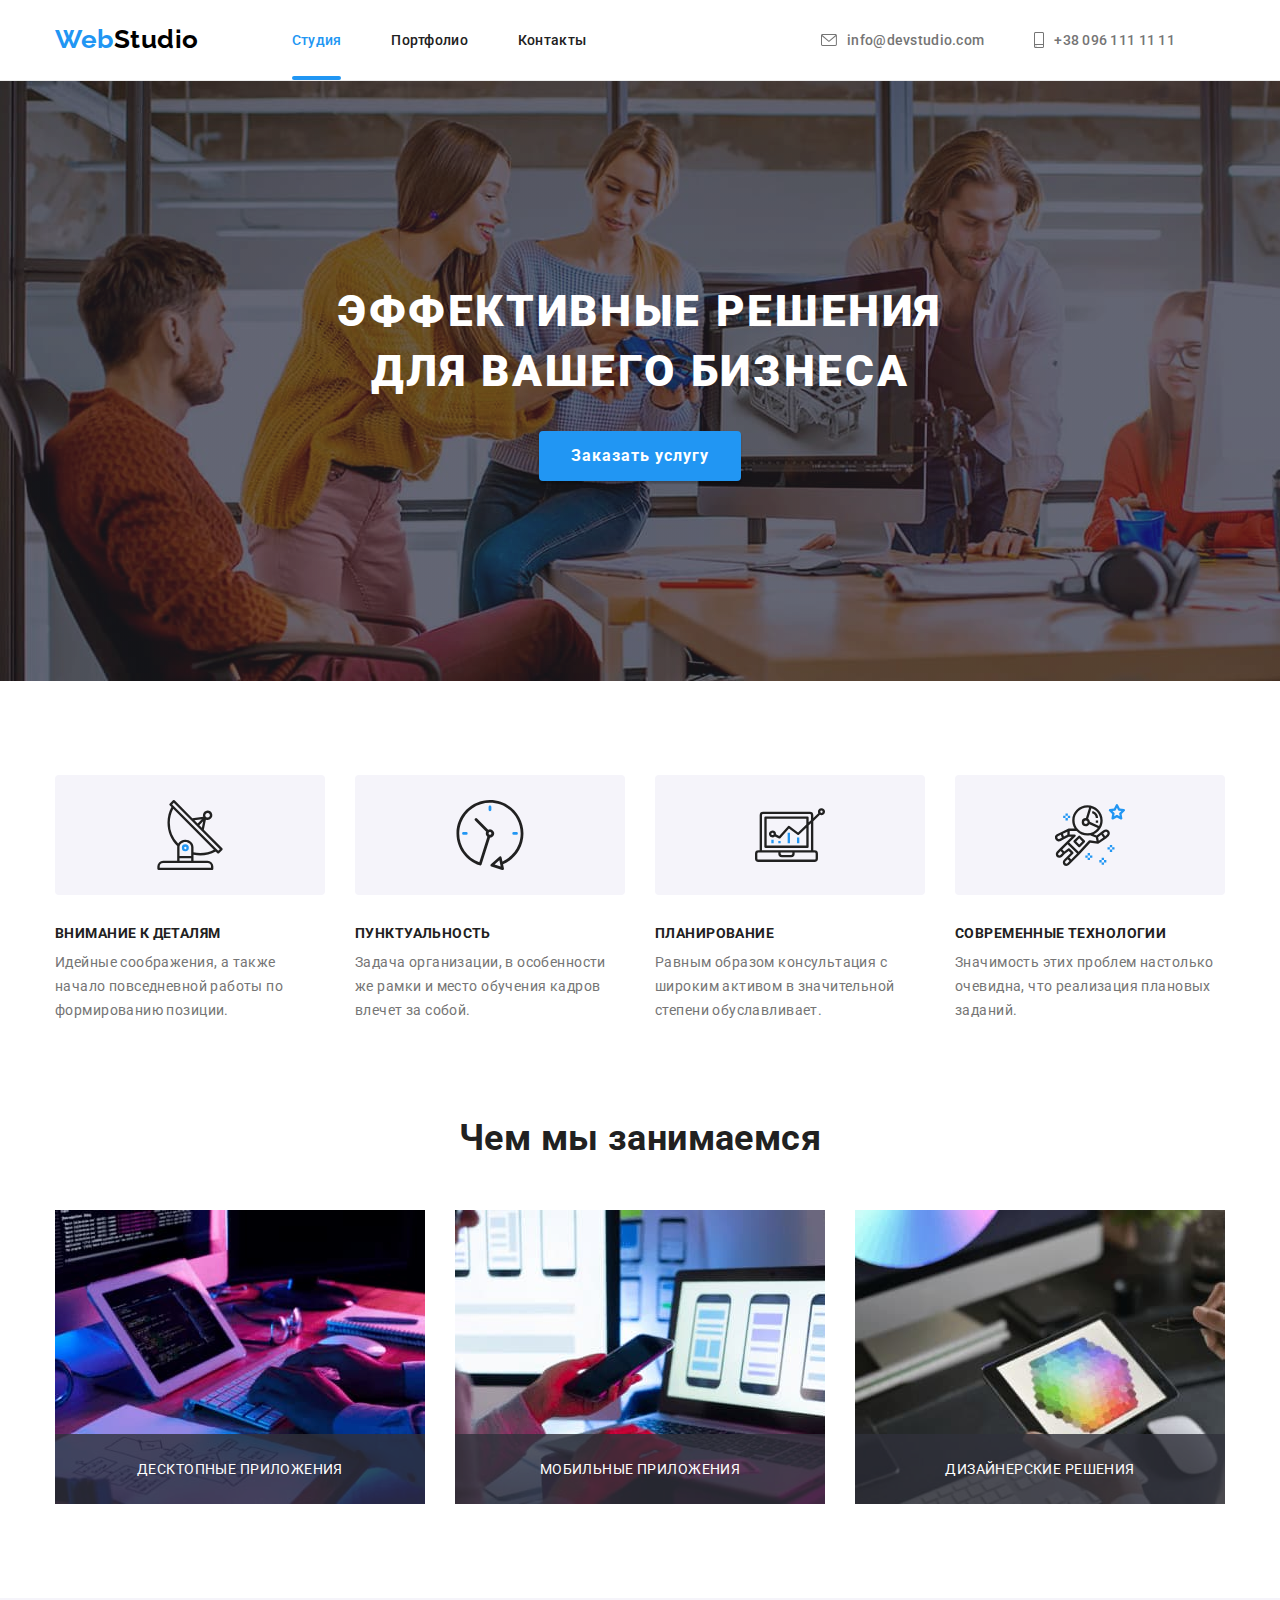
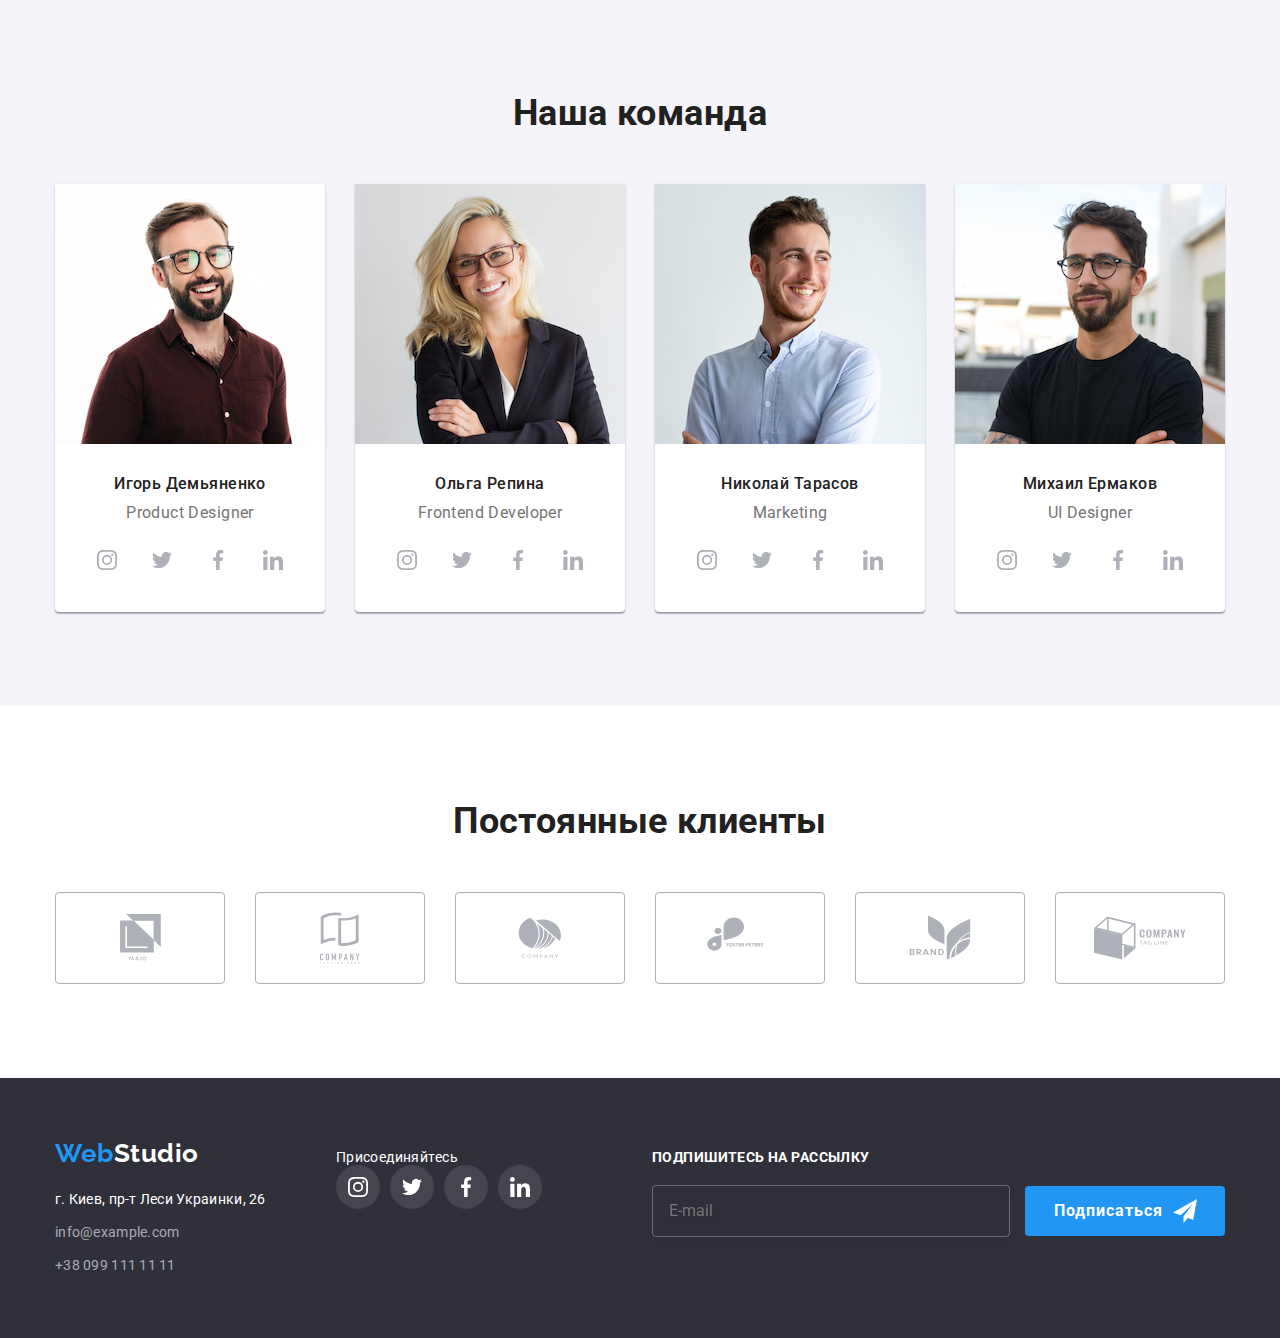
==== index.html @ baa6a237 "закончил разметку формы модального окна" ====
<!DOCTYPE html>
<html lang="ru">
  <head>
    <meta charset="UTF-8" />
    <meta http-equiv="X-UA-Compatible" content="IE=edge" />
    <meta name="viewport" content="width=device-width, initial-scale=1.0" />
    <link rel="preconnect" href="https://fonts.gstatic.com" />
    <link
      href="https://fonts.googleapis.com/css2?family=Raleway:wght@700&family=Roboto:wght@400;500;700;900&display=swap"
      rel="stylesheet"
    />
    <link
      rel="stylesheet"
      href="https://cdnjs.cloudflare.com/ajax/libs/modern-normalize/1.0.0/modern-normalize.min.css"
    />
    <link rel="stylesheet" href="./css/styles.css" />
    <title>WebStudio</title>
  </head>
  <body>
    <header class="section header-page">
      <div class="container header-box">
        <!-- Навигация по сайту -->
        <nav class="nav-box">
          <a class="link logo-link" href="./"><span>Web</span>Studio</a>
          <ul class="nav-list list">
            <li class="item nav-item">
              <a class="link active" href="./"> Студия</a>
            </li>
            <li class="item nav-item">
              <a class="link" href="./portfolio.html">Портфолио</a>
            </li>
            <li class="item nav-item">
              <a class="link" href="#contacts">Контакты</a>
            </li>
          </ul>
        </nav>
        <!-- список контактов -->
        <ul class="contact-list list">
          <li class="item contact-item">
            <a class="link" href="mailto:info@devstudio.com"
              ><svg class="icon" width="16" height="12">
                <use href="./images/icons.svg#icon-envelope"></use></svg
              >info@devstudio.com</a
            >
          </li>
          <li class="item contact-item">
            <a class="link" href="tel:+380961111111"
              ><svg class="icon" width="10" height="16">
                <use href="./images/icons.svg#icon-smartphone" />
              </svg>
              +38 096 111 11 11</a
            >
          </li>
          <li></li>
        </ul>
      </div>
    </header>
    <main>
      <!-- Секция Hero -->
      <section class="section hero-section">
        <div class="container">
          <div class="hero-box">
            <h1 class="title">Эффективные решения для вашего бизнеса</h1>
            <button class="btn active btn-order" type="button" data-modal-open>
              Заказать услугу
            </button>
            <div class="backdrop is-hidden" data-modal>
              <div class="modal">
                <button class="btn-modal-close" type="button" data-modal-close>
                  <svg class="icon-close" width="11" height="11">
                    <use href="./images/icons.svg#icon-close"></use>
                  </svg>
                </button>
                <div class="order-box">
                  <p class="text text-modal">
                    Оставьте свои данные, мы вам перезвоним
                  </p>
                  <form class="frm-order" action="">
                    <label class="lbl lbl-name"
                      >Имя
                      <svg class="lbl-icon icon-name" width="12" height="12">
                        <use href="./images/icons.svg#icon-name"></use>
                      </svg>
                      <input
                        class="order-input order-name"
                        type="text"
                        name="name"
                        placeholder="Василий Лопаткин"
                      />
                    </label>

                    <label class="lbl lbl-phone"
                      >Телефон
                      <svg class="lbl-icon icon-phone" width="13" height="13">
                        <use href="./images/icons.svg#icon-phone"></use>
                      </svg>
                      <input
                        class="order-input"
                        type="tel"
                        name="phone"
                        placeholder="+38 067 503 44 64"
                      />
                    </label>

                    <label class="lbl lbl-name"
                      >Почта
                      <svg class="lbl-icon icon-email" width="15" height="12">
                        <use href="./images/icons.svg#icon-email"></use>
                      </svg>
                      <input
                        class="order-input"
                        type="email"
                        name="email"
                        placeholder="lvstv@gmail.com"
                      />
                    </label>

                    <label
                      >Комментарий
                      <textarea
                        class="order-input order-note"
                        name="note"
                        rows="5"
                        placeholder="Введите текст"
                      ></textarea>
                    </label>

                    <label class="lbl-chek">
                      <input
                        class="order-chek"
                        type="checkbox"
                        name="checkbox"
                        value="yes"
                      />
                      Соглашаюсь с рассылкой и принимаю &nbsp;
                      <a class="link link-contract" href="#" target="_blank"
                        >Условия договора</a
                      >
                    </label>

                    <button class="btn active btn-order-submit" type="submit">
                      Отправить
                    </button>
                  </form>
                </div>
              </div>
            </div>
          </div>
        </div>
      </section>

      <!-- Особенности компании -->
      <section class="section features-box">
        <div class="container">
          <h2 class="title hidden-title">Особенности</h2>
          <ul class="list card-list features-list">
            <li class="item">
              <div class="features-content">
                <div class="features-icon-box">
                  <svg width="70" height="70">
                    <use href="./images/icons.svg#icon-antenna" />
                  </svg>
                </div>
                <h3 class="title">Внимание к деталям</h3>
                <p class="text">
                  Идейные соображения, а также начало повседневной работы по
                  формированию позиции.
                </p>
              </div>
            </li>

            <li class="item">
              <div class="features-content">
                <div class="features-icon-box">
                  <svg width="70" height="70">
                    <use href="./images/icons.svg#icon-clock" />
                  </svg>
                </div>
                <h3 class="title">Пунктуальность</h3>
                <p class="text">
                  Задача организации, в особенности же рамки и место обучения
                  кадров влечет за собой.
                </p>
              </div>
            </li>

            <li class="item">
              <div class="features-content">
                <div class="features-icon-box">
                  <svg width="70" height="70">
                    <use href="./images/icons.svg#icon-diagram" />
                  </svg>
                </div>
                <h3 class="title">Планирование</h3>
                <p class="text">
                  Равным образом консультация с широким активом в значительной
                  степени обуславливает.
                </p>
              </div>
            </li>

            <li class="item">
              <div class="features-content">
                <div class="features-icon-box">
                  <svg width="70" height="70">
                    <use href="./images/icons.svg#icon-astronaut" />
                  </svg>
                </div>
                <h3 class="title">Современные технологии</h3>
                <p class="text">
                  Значимость этих проблем настолько очевидна, что реализация
                  плановых заданий.
                </p>
              </div>
            </li>
          </ul>
        </div>
      </section>

      <!-- Чем мы занимаемся -->
      <section class="section doing-box">
        <div class="container">
          <h2 class="title title-section">Чем мы занимаемся</h2>

          <!-- Список изображений -->
          <ul class="list card-list doing-list">
            <li class="item">
              <div class="card-thumb doing-card">
                <img
                  src="./images/box1.jpg"
                  alt="дисплей планшета"
                  width="370"
                />
                <p class="text label">Десктопные приложения</p>
              </div>
            </li>

            <li class="item">
              <div class="card-thumb doing-card">
                <img
                  src="./images/box2.jpg"
                  alt="включенный ноутбук"
                  width="370"
                />
                <p class="text label">Мобильные приложения</p>
              </div>
            </li>

            <li class="item">
              <div class="card-thumb doing-card">
                <img
                  src="./images/box3.jpg"
                  alt="планшет в руках женщины"
                  width="370"
                />
                <p class="text label">Дизайнерские решения</p>
              </div>
            </li>
          </ul>
        </div>
      </section>

      <!-- Список карточек сотрудников с фото, ФИО, должностью -->
      <section class="section team-box">
        <div class="container">
          <h2 class="title title-section">Наша команда</h2>

          <ul class="list card-list team-list">
            <!-- 1 Карточка -->
            <li class="item team-card">
              <div class="card-thumb">
                <img
                  src="./images/img1.jpg"
                  alt="мужчина, шатен, с бородой в коричневой рубашке, смеется, в очках."
                  width="270"
                />
              </div>

              <div class="team-card-content">
                <h3 class="title">Игорь Демьяненко</h3>
                <p class="text">Product Designer</p>
                <ul class="list team-social-list">
                  <li>
                    <a class="link social-link team-social-link" href="#"
                      ><svg class="social-icon-team" width="20" height="20">
                        <use href="./images/icons.svg#icon-instagram" /></svg
                    ></a>
                  </li>

                  <li>
                    <a class="link social-link team-social-link" href="#"
                      ><svg class="social-icon-team" width="20" height="20">
                        <use href="./images/icons.svg#icon-twitter" /></svg
                    ></a>
                  </li>

                  <li>
                    <a class="link social-link team-social-link" href="#"
                      ><svg class="social-icon-team" width="20" height="20">
                        <use href="./images/icons.svg#icon-facebook" /></svg
                    ></a>
                  </li>

                  <li>
                    <a class="link social-link team-social-link" href="#"
                      ><svg class="social-icon-team" width="20" height="20">
                        <use href="./images/icons.svg#icon-linkedin" /></svg
                    ></a>
                  </li>
                </ul>
              </div>
            </li>

            <!-- 2 Карточка -->
            <li class="item team-card">
              <div class="card-thumb">
                <img
                  src="./images/img2.jpg"
                  alt="женщина, блондинка, в деловом костюме, руки скрестила на груди, улыбается, в очках."
                  width="270"
                />
              </div>

              <div class="team-card-content">
                <h3 class="title">Ольга Репина</h3>
                <p class="text">Frontend Developer</p>
                <ul class="list team-social-list">
                  <li>
                    <a class="link social-link team-social-link" href="#"
                      ><svg class="social-icon-team" width="20" height="20">
                        <use href="./images/icons.svg#icon-instagram" /></svg
                    ></a>
                  </li>

                  <li>
                    <a class="link social-link team-social-link" href="#"
                      ><svg class="social-icon-team" width="20" height="20">
                        <use href="./images/icons.svg#icon-twitter" /></svg
                    ></a>
                  </li>

                  <li>
                    <a class="link social-link team-social-link" href="#"
                      ><svg class="social-icon-team" width="20" height="20">
                        <use href="./images/icons.svg#icon-facebook" /></svg
                    ></a>
                  </li>

                  <li>
                    <a class="link social-link team-social-link" href="#"
                      ><svg class="social-icon-team" width="20" height="20">
                        <use href="./images/icons.svg#icon-linkedin" /></svg
                    ></a>
                  </li>
                </ul>
              </div>
            </li>

            <!-- 3 Карточка -->
            <li class="item team-card">
              <div class="card-thumb">
                <img
                  src="./images/img3.jpg"
                  alt="мужчина, темно-русый, в светлой рубашке, руки скрестил на гругди, с легкой бородкой, улыбается"
                  width="270"
                />
              </div>

              <div class="team-card-content">
                <h3 class="title">Николай Тарасов</h3>
                <p class="text">Marketing</p>
                <ul class="list team-social-list">
                  <li>
                    <a class="link social-link team-social-link" href="#"
                      ><svg class="social-icon-team" width="20" height="20">
                        <use href="./images/icons.svg#icon-instagram" /></svg
                    ></a>
                  </li>

                  <li>
                    <a class="link social-link team-social-link" href="#"
                      ><svg class="social-icon-team" width="20" height="20">
                        <use href="./images/icons.svg#icon-twitter" /></svg
                    ></a>
                  </li>

                  <li>
                    <a class="link social-link team-social-link" href="#"
                      ><svg class="social-icon-team" width="20" height="20">
                        <use href="./images/icons.svg#icon-facebook" /></svg
                    ></a>
                  </li>

                  <li>
                    <a class="link social-link team-social-link" href="#"
                      ><svg class="social-icon-team" width="20" height="20">
                        <use href="./images/icons.svg#icon-linkedin" /></svg
                    ></a>
                  </li>
                </ul>
              </div>
            </li>

            <!-- 4 Карточка -->
            <li class="item team-card">
              <div class="card-thumb">
                <img
                  src="./images/img4.jpg"
                  alt="мужчина, брюнет, с бородой, в черной футболке, в очках, руки скрестил на груди, слегка улыбается."
                  width="270"
                />
              </div>

              <div class="team-card-content">
                <h3 class="title">Михаил Ермаков</h3>
                <p class="text">UI Designer</p>
                <ul class="list team-social-list">
                  <li>
                    <a class="link social-link team-social-link" href="#"
                      ><svg class="social-icon-team" width="20" height="20">
                        <use href="./images/icons.svg#icon-instagram" /></svg
                    ></a>
                  </li>

                  <li>
                    <a class="link social-link team-social-link" href="#"
                      ><svg class="social-icon-team" width="20" height="20">
                        <use href="./images/icons.svg#icon-twitter" /></svg
                    ></a>
                  </li>

                  <li>
                    <a class="link social-link team-social-link" href="#"
                      ><svg class="social-icon-team" width="20" height="20">
                        <use href="./images/icons.svg#icon-facebook" /></svg
                    ></a>
                  </li>

                  <li>
                    <a class="link social-link team-social-link" href="#"
                      ><svg class="social-icon-team" width="20" height="20">
                        <use href="./images/icons.svg#icon-linkedin" /></svg
                    ></a>
                  </li>
                </ul>
              </div>
            </li>
          </ul>
        </div>
      </section>

      <!-- секция постоянные клиенты -->
      <section class="section">
        <div class="container">
          <h2 class="title title-section">Постоянные клиенты</h2>
          <ul class="list card-list">
            <li class="item client-item">
              <a class="link client-link" href="#">
                <svg class="icon-client" width="41" height="46.7">
                  <use href="./images/icons.svg#icon-client1"></use>
                </svg>
              </a>
            </li>

            <li class="item client-item">
              <a class="link client-link" href="#">
                <svg class="icon-client" width="40" height="52">
                  <use href="./images/icons.svg#icon-client2"></use>
                </svg>
              </a>
            </li>

            <li class="item client-item">
              <a class="link client-link" href="#">
                <svg class="icon-client" width="43.46" height="41.18">
                  <use href="./images/icons.svg#icon-client3"></use>
                </svg>
              </a>
            </li>

            <li class="item client-item">
              <a class="link client-link" href="#">
                <svg class="icon-client" width="84.44" height="40.62">
                  <use href="./images/icons.svg#icon-client4"></use>
                </svg>
              </a>
            </li>

            <li class="item client-item">
              <a class="link client-link" href="#">
                <svg class="icon-client" width="62.54" height="45.43">
                  <use href="./images/icons.svg#icon-client5"></use>
                </svg>
              </a>
            </li>

            <li class="item client-item">
              <a class="link client-link" href="#">
                <svg class="icon-client" width="93.79" height="43.93">
                  <use href="./images/icons.svg#icon-client6"></use>
                </svg>
              </a>
            </li>
          </ul>
        </div>
      </section>
    </main>
    <footer class="section footer-page">
      <div class="container footer-box">
        <div class="contacts" id="contacts">
          <a href="./" class="link logo-link"><span>Web</span>Studio</a>
          <!-- список контактов (подвал) -->
          <address>
            <!-- Ссылка на гуглкарту -->
            <ul class="list address-list">
              <li class="item">
                <a
                  class="address-link link"
                  href="https://goo.gl/maps/zS1xnshHH64RWqHC6"
                  target="_blank"
                  >г. Киев, пр-т Леси Украинки, 26</a
                >
              </li>

              <li class="item">
                <a class="link footer-link" href="mailto:">info@example.com</a>
              </li>

              <li class="item">
                <a class="link footer-link" href="tel:+380991111111"
                  >+38 099 111 11 11</a
                >
              </li>
            </ul>
          </address>
        </div>

        <div>
          <p class="text">Присоединяйтесь</p>
          <ul class="list footer-social-list">
            <li class="social-list-item">
              <a class="link social-link footer-social-link" href="#"
                ><svg class="footer-social-icon" width="20" height="20">
                  <use href="./images/icons.svg#icon-instagram" /></svg
              ></a>
            </li>

            <li class="social-list-item">
              <a class="link social-link footer-social-link" href="#"
                ><svg class="footer-social-icon" width="20" height="20">
                  <use href="./images/icons.svg#icon-twitter" /></svg
              ></a>
            </li>

            <li class="social-list-item">
              <a class="link social-link footer-social-link" href="#"
                ><svg class="footer-social-icon" width="20" height="20">
                  <use href="./images/icons.svg#icon-facebook" /></svg
              ></a>
            </li>

            <li class="social-list-item">
              <a class="link social-link footer-social-link" href="#"
                ><svg class="footer-social-icon" width="20" height="20">
                  <use href="./images/icons.svg#icon-linkedin" /></svg
              ></a>
            </li>
          </ul>
        </div>

        <div class="subscribe-box">
          <p class="text subscribe-text">Подпишитесь на рассылку</p>
          <form class="frm-subscribe" action="">
            <label>
              <input
                class="email-subscribe"
                type="email"
                name="email"
                placeholder="E-mail"
              />
              <button class="btn active btn-subscribe" type="submit">
                Подписаться
                <svg class="icon-send" width="24" height="24">
                  <use href="./images/icons.svg#icon-send"></use>
                </svg>
              </button>
            </label>
          </form>
        </div>
      </div>
    </footer>
    <!-- скрипты -->
    <script src="./js/modal.js"></script>
  </body>
</html>
---- css/styles.css ----
/*  палитра цветов и переменные */
:root {
  --max-width-site: 1600px;
  --max-width-container: 1200px;

  --font-family-site: "Roboto", sans-serif;
  --font-weight-regular: 400;
  --font-weight-medium: 500;
  --font-weight-bold: 700;
  --font-weight-black: 900;

  --text-color: #212121;
  --text-color-transparent: rgba(255, 255, 255, 0.6);
  --text-light-color: #ffffff;
  --text-muted-color: #757575;

  --accent-color: #2196f3;
  --accent-color-btn-order: #188ce8;

  --icon-color: #afb1b8;

  --background-prime-color: #ffffff;
  --background-secondary-color: #2f303a;
  --backgrount-third-color: #f5f4fa;
  --background-opacity: rgba(48, 49, 59, 0.8);
  --background-overlay-op: rgba(33, 150, 243, 0.9);
  --background-backdrop: rgba(0, 0, 0, 0.2);

  --border-radius: 4px;
  --project-card-border: 1px solid #eee;

  /* интервал между элементами в сетках */
  --gap: 30px;

  --card-team-shawow: 0px 1px 3px rgba(0, 0, 0, 0.12),
    0px 1px 1px rgba(0, 0, 0, 0.14), 0px 2px 1px rgba(0, 0, 0, 0.2);

  --timing-function: cubic-bezier(0.4, 0, 0.2, 1);
  --transition-duration: 250ms;
}

/* ! Убрать после окончания проекта */
a,
p,
h1,
h2,
h3,
svg,
ul,
li,
input,
div {
  /* outline: 1px solid red; */
}

/* Исходные параметры для всего контента */
body {
  font-family: var(--font-family-site);
  font-size: 14px;
  line-height: 1.143;
  letter-spacing: 0.03em;
  font-weight: var(--font-weight-regular);
  color: var(--text-color);
}

/* ссылки на страничках */
.link {
  display: inline-block;
  text-decoration: none;
  letter-spacing: 0.02em;
  color: inherit;
  transition: color var(--transition-duration) var(--timing-function);
}

/* кнопки на страничках */
.btn {
  font-family: var(--font-family-site);
  outline: none;
  border: none;
  transition-property: color, background-color, box-shadow;
  transition-duration: var(--transition-duration);
  transition-timing-function: var(--timing-function);
  color: var(--text-color);
  background-color: var(--backgrount-third-color);
  border-radius: var(--border-radius);
  letter-spacing: 0.03em;
}

/*кнопка - активная, при наведении курсора, фокусе */
.btn.active,
.btn:hover,
.btn:focus {
  cursor: pointer;
  color: var(--text-light-color);
  background-color: var(--accent-color);
  box-shadow: 0px 3px 1px rgba(0, 0, 0, 0.1), 0px 1px 2px rgba(0, 0, 0, 0.08),
    0px 2px 2px rgba(0, 0, 0, 0.12);
}

/* заголовки */
.title {
  margin-top: 0;
  margin-bottom: 0;
}

/* заголовок секции */
.title-section {
  margin-bottom: 50px;
  text-align: center;
  font-weight: var(--font-weight-bold);
  font-size: 36px;
  line-height: 1.17;
}

/* скрытые элементы сайта */
.visually-hidden,
.hidden-title {
  position: absolute;
  width: 1px;
  height: 1px;
  margin: -1px;
  border: 0;
  padding: 0;
  outline: 0;
  outline-offset: 0;
  white-space: nowrap;
  clip-path: inset(100%);
  clip: rect(0 0 0 0);
  overflow: hidden;
}

/* общий стиль для параграфов */
.text {
  margin: 0;
}

/* общий стиль списков в шапке и секциях сайта */
.list {
  margin: 0;
  padding: 0;
  list-style-type: none;
}

/* компенсация интервалов в сетках списков */
.card-list {
  display: flex;
  flex-wrap: wrap;
}

/* интервал между элементами в сетке */
.card-list > .item:not(:last-child) {
  margin-right: var(--gap);
}

/* убрал нижний зазор во всех сприсках с картинками */
.card-thumb > img {
  max-width: 100%;
  display: block;
}

/* ссылки на социальные сети */
/* ссылка на социальную сеть сотрудника */
.social-link {
  width: 44px;
  height: 44px;
  display: flex;
  justify-content: center;
  align-items: center;
  border-radius: 50%;
  transition-property: color, background-color;
}

/* общий контейнер для всех разделов и секций */
.container {
  width: var(--max-width-container);
  padding: 0 15px;
  margin: 0 auto;
}

/* секции */
.section {
  padding: 94px 0;
  margin: 0 auto;
}

/* header */
.header-page {
  padding-top: 0;
  padding-bottom: 0;
  border-bottom: 1px solid #ececec;
}

/* контейнер для содержимого шапки */
.header-box {
  display: flex;
}

/* навигация - контейнер*/
.nav-box {
  display: flex;
}

/* логотип */
.logo-link {
  margin-right: 93px;
  padding-top: 24px;
  padding-bottom: 25px;
  font-family: "Raleway", sans-serif;
  font-weight: var(--font-weight-bold);
  font-size: 26px;
  line-height: 1.174;
  --logo-dark-color: #000000;
  --logo-light-color: #ffffff;
  --logo-accent-color: var(--accent-color);
  color: var(--logo-dark-color);
}

/* стилизация первого слова в логотипе */
.logo-link > span {
  color: var(--logo-accent-color);
}

/* список навигационных ссылок */
.nav-list {
  display: flex;
}

/* ссылки навигации по сайту */
.nav-item .link,
.contact-item .link {
  display: flex;
  align-items: center;
  padding: 32px 0;
  font-weight: var(--font-weight-medium);
}

/* список ссылок с контактами */
.contact-list {
  margin-left: auto;
  display: flex;
}

/* ссылки контактов в шапке */
.contact-item .link {
  color: var(--text-muted-color);
}

/* расстояние между ссылками в шапке */
.nav-list .item:not(:last-child),
.contact-list .item:not(:last-child) {
  margin-right: 50px;
}

/* декорация перед контактными ссылками */
.icon {
  margin-right: 10px;
  fill: currentColor;
}

/* footer */
.footer-page {
  padding-top: 60px;
  padding-bottom: 60px;
  background-color: var(--background-secondary-color);
}

.footer-box {
  display: flex;
  align-items: baseline;
  color: var(--text-light-color);
}

/* контпакты */
.contacts {
  margin-right: 70px;
}

/* стилизация логотипа в подвале */
.contacts .logo-link {
  margin-bottom: 20px;
  margin-right: 0;
  padding-top: 0;
  padding-bottom: 0;
  color: var(--logo-light-color);
}

/* адресный список ссылок*/
.address-list {
  font-style: normal;
}

/* отступы между элементами списка ссылок*/
.address-list .item:not(:last-child) {
  margin-bottom: 9px;
}

/* оформление ссылок в футере */
.footer-link {
  color: var(--text-color-transparent);
}

.address-list .link {
  line-height: 1.714;
}

/* цвет строки-ссылки с почтовым адресом */
.address-link {
  color: inherit;
}

/* 
акцент при 
наведении/фокусе на ссылке 
а также 
активная ссылка странички 
*/
.link:hover,
.link:focus,
.link.active {
  color: var(--accent-color);
}

.link.active {
  display: flex;
  position: relative;
  flex-direction: column;
}

.link.active::after {
  content: "";
  position: absolute;
  width: 100%;
  height: 4px;
  left: 0;
  bottom: 0;
  border-radius: 2px;
  background-color: var(--accent-color);
}

.social-link:hover,
.social-link:focus {
  color: var(--text-light-color);
  background-color: var(--accent-color);
}

/* заголовок списка соц. сетей */
.footer-social .text {
  margin-bottom: 20px;
  font-size: 14px;
  line-height: 1.143;
  font-weight: var(--font-weight-bold);
  text-transform: uppercase;
}

/* список социальных ссылок в footer */
.footer-social-list {
  display: flex;
}

.social-list-item:not(:last-child) {
  margin-right: 10px;
}

/* соц.ссылка в футере */
.footer-social-link {
  color: inherit;
  background-color: rgba(255, 255, 255, 0.1);
}

/* иконка соц.сети в футере */
.footer-social-icon {
  fill: currentColor;
}

/* блок для формы подписки */
.subscribe-box {
  margin-left: auto;
}

/* название формы */
.subscribe-text {
  margin-bottom: 20px;
  font-weight: var(--font-weight-bold);
  text-transform: uppercase;
}

/* поле для ввода e-mail */
.email-subscribe {
  width: 358px;
  padding: 15px 16px;
  font-size: 16px;
  line-height: 1.25;
  margin-right: 12px;
  color: var(--text-color-transparent);
  background-color: transparent;
  border: 1px solid rgba(255, 255, 255, 0.3);
  border-radius: var(--border-radius);
  filter: drop-shadow(0px 4px 4px rgba(0, 0, 0, 0.15));
}

/* кнопка оптавки e-mail */
.active.btn-subscribe {
  display: inline-flex;
  align-items: center;
  justify-content: space-between;
  padding: 10px 28px 10px 29px;
  box-shadow: none;
}
label,
input,
form {
  margin: 0;
  padding: 0;
}

/* декорация для кнопки отправки e-mail */
.icon-send {
  margin-left: 10px;
  fill: currentColor;
}
/* .btn-subscribe::after {
  content: "";
  position: absolute;
  right: 28px;
  width: 24px;
  height: 24px;
  background-color: red;
} */

/* ссылка на договор */
.link-contract {
  text-decoration: underline;
  color: var(--accent-color);
}
/* index.html */
/* герой */
.hero-section {
  max-width: var(--max-width-site);
  padding-top: 200px;
  padding-bottom: 200px;
  background-color: var(--background-secondary-color);
  background-image: linear-gradient(
      rgba(47, 48, 58, 0.4),
      rgba(47, 48, 58, 0.4)
    ),
    url("../images/img.jpg");
}

.hero-box {
  display: flex;
  flex-direction: column;
  align-items: center;
  color: var(--text-light-color);
}

/* заголовок секции hero */
.hero-box .title {
  max-width: 696px;
  margin-bottom: 30px;
  display: block;
  font-weight: var(--font-weight-black);
  font-size: 44px;
  line-height: 1.364;
  letter-spacing: 0.06em;
  text-align: center;
  text-transform: uppercase;
}

/* кнопка перехода к заказу в секции hero */
.btn-order {
  padding: 10px 32px;
}

.btn-order,
.btn-subscribe {
  font-weight: var(--font-weight-bold);
  font-size: 16px;
  line-height: 1.875;
  letter-spacing: 0.06em;
  transition-property: background-color, outline-color;
}

.active.btn-order:hover,
.active.btn-order:focus,
.btn-order-submit:hover,
.btn-order-submit:hover {
  box-shadow: 0px 4px 4px rgba(0, 0, 0, 0.15);
}

.btn-order:hover,
.btn-order:focus,
.btn-subscribe:hover,
.btn-subscribe:focus,
.btn-order-submit:hover,
.btn-order-submit:focus {
  outline: auto;
  outline-color: var(--accent-color);
  background: var(--accent-color-btn-order);
}

/* backdrop для модального окна*/
.backdrop {
  position: fixed;
  top: 0;
  left: 0;
  width: 100%;
  height: 100%;
  z-index: 2;
  opacity: 1;
  transition: opacity var(--transition-duration) var(--timing-function);
  background-color: var(--background-backdrop);
}

/* модальное окно */
.modal {
  position: absolute;
  width: 528px;
  top: 50%;
  left: 50%;
  padding: 8px 8px 40px 8px;
  transform: translate3d(-50%, -50%, 0) scale(1) rotate3d(0, 0, 0, 0);
  transition: transform calc(1.5 * var(--transition-duration))
    var(--timing-function);
  color: var(--text-color);
  background-color: var(--background-prime-color);
  box-shadow: 0px 1px 3px rgba(0, 0, 0, 0.12), 0px 1px 1px rgba(0, 0, 0, 0.14),
    0px 2px 1px rgba(0, 0, 0, 0.2);
  border-radius: var(--border-radius);
}

/* скрыть модальное окно */
.is-hidden {
  opacity: 0;
  pointer-events: none;
}

/* скрыть модальное окно */
.backdrop.is-hidden .modal {
  transform: translate3d(-50%, -50%, 0) scale(1.2) rotate3d(0, -20, 0, 90deg);
}

/* кнопка закрыть модальное окно */
.btn-modal-close {
  position: relative;
  width: 30px;
  height: 30px;
  display: block;
  margin-left: auto;
  padding: 0;
  margin-left: auto;
  border-radius: 50%;
  color: black;
  transition: color var(--transition-duration) var(--timing-function);
  background-color: var(--background-prime-color);
  border: 1px solid rgba(0, 0, 0, 0.1);
}

.btn-modal-close:hover,
.btn-modal-close:focus {
  cursor: pointer;
  color: var(--accent-color);
}

.icon-close {
  position: absolute;
  top: 50%;
  left: 50%;
  transform: translate3d(-50%, -50%, 0);
  fill: currentColor;
}

/* блок для содержимого модального окна */
.order-box {
  padding: 0 32px;
}

/* текст в форме заказа */
.text-modal {
  margin-bottom: 12px;
  text-align: center;
  font-weight: var(--font-weight-bold);
  font-size: 20px;
  line-height: 1.15;
}

/* форма заказа */
.frm-order {
  font-size: 12px;
  line-height: 1.167;
  letter-spacing: 0.01em;
}

/* поле ввода в форме заказа */
.order-input {
  width: 100%;
  margin-top: 4px;
  margin-bottom: 10px;
  padding: 12px 0 12px 42px;
  font-size: 16px;
  transition: border var(--transition-duration) var(--timing-function);
  border: 1px solid rgba(33, 33, 33, 0.2);
  border-radius: var(--border-radius);
}

.order-input:hover,
.order-input:focus {
  cursor: pointer;
  border: 1px solid var(--accent-color);
}

.lbl-name {
  position: relative;
}

.lbl-icon {
  position: absolute;
  bottom: 0;
  left: 15px;
  transform: translateY(-10%);
  fill: currentColor;
}

.icon-name {
  width: 12px;
  height: 12px;
}

.icon-phone {
  width: 13px;
  height: 13px;
}

.icon-email {
  width: 15px;
  height: 12px;
}

.lbl:hover .lbl-icon,
.lbl:focus .lbl-icon {
  fill: var(--accent-color);
}

.lbl-phone {
  position: relative;
}

/* примечание в форме заказа */
.order-note {
  margin-bottom: 20px;
  /* height: 120px; */
  padding: 12px 16px;
  resize: none;
}

.lbl-chek {
  display: flex;
  justify-content: center;
  align-items: center;
  font-size: 14px;
  line-height: 1.714;
  letter-spacing: 0.03em;
}

.lbl-chek::before {
  position: absolute;
  content: "";
  left: 53px;
  display: inline-block;
  width: 16px;
  height: 15px;
  border: 1px solid red;
}

.order-chek {
  width: 16px;
  height: 15px;
  margin-right: 8.38px;
  background-color: var(--accent-color);
}

/* кнопка оптавки формы заказа */
.btn-order-submit {
  display: block;
  margin: 30px auto 0;
  padding: 10px 55px 10px 56px;
  font-size: 16px;
  line-height: 1.875;
  letter-spacing: 0.06em;
}

/* сетка особенностей */
.features-list > .item {
  flex-basis: calc((100% - 3 * var(--gap)) / 4);
}

/* декорация над элементом особенностей */
.features-icon-box {
  width: 100%;
  height: 120px;
  display: flex;
  justify-content: center;
  align-items: center;
  margin-bottom: var(--gap);
  border-radius: var(--border-radius);
  background-color: var(--backgrount-third-color);
}

/* заголовки в списках особенностей */
.features-list .title {
  margin-bottom: 10px;
  text-transform: uppercase;
  font-size: 14px;
  line-height: 1.172;
  font-weight: var(--font-weight-bold);
}

/* параграфы в списках особенностей */
.features-list .text {
  margin-bottom: 0;
  line-height: 1.714;
  color: var(--text-muted-color);
}

/* секция Чем мы занимаемся */
.doing-box {
  padding-top: 0;
}

/* фото примеров */
.doing-list {
  display: flex;
  flex-wrap: wrap;
}

/* карточка примера работ */
.doing-card {
  position: relative;
}

/* бирка */
.label {
  position: absolute;
  bottom: 0;
  left: 0;
  width: 100%;
  height: 70px;
  display: flex;
  align-items: center;
  justify-content: center;
  text-transform: uppercase;
  color: var(--text-light-color);
  background-color: var(--background-opacity);
}

/* Секция наша команда */
.team-box {
  background-color: var(--backgrount-third-color);
}

/* карточка сотрудника команды */
.team-card {
  background-color: var(--background-prime-color);
  box-shadow: var(--card-team-shawow);
  border-bottom-left-radius: var(--border-radius);
  border-bottom-right-radius: var(--border-radius);
}

/* описание сотрудника команды*/
.team-card-content {
  padding: 30px;
}

/* фамилия, имя сотрудника */
.team-card .title {
  margin-bottom: 10px;
  text-align: center;
  font-weight: var(--font-weight-medium);
  font-size: 16px;
  line-height: 1.188;
}

/* должность сотрудинка */
.team-card .text {
  margin-bottom: 16px;
  text-align: center;
  font-size: 16px;
  line-height: 1.188;
  color: var(--text-muted-color);
}

/* список ссылок на соц.сети сотрудника */
.team-social-list {
  display: flex;
  justify-content: space-between;
}

/* ссылка на социальную сеть сотрудника */
.team-social-link {
  color: var(--icon-color);
}

/* иконка социальной сети сотрудника*/
.social-icon-team {
  fill: currentColor;
}

/* секция постоянные клиенты */

/* сетка для клиентов */
.client-item {
  flex-basis: calc((100% - 6 * var(--gap)) / 6);
}

/* ссылка на клиента */
.client-link {
  width: 170px;
  height: 92px;
  display: flex;
  justify-content: center;
  align-items: center;
  color: var(--icon-color);
  border-radius: var(--border-radius);
  border: 1px solid var(--icon-color);
}

/* иконка логотипа клиента */
.icon-client {
  max-width: 100%;
  fill: currentColor;
}

/* изменения при наведении и фокусе рамки */
.client-link:hover,
.client-link:focus {
  transition-property: border, color;
  border: 1px solid var(--accent-color);
}
/* portfolio.html */

/* список кнопок-фильтров */
.filters-list {
  margin-bottom: 50px;
  display: flex;
  justify-content: center;
}

/* кнопка фильтра */
.filters-btn {
  padding: 6px 22px;
  font-size: 16px;
  font-weight: var(--font-weight-medium);
  line-height: 1.625;
}

/* интервалы между кнопками фильтра */
.btn-item:not(:last-child) {
  margin-right: 8px;
}

/* список проектов*/
.project-list {
  margin-right: calc(-1 * var(--gap));
  margin-bottom: calc(-1 * var(--gap));
  background-color: var(--background-prime-color);
}

/* сетка с карточками проектов */
.project-card {
  margin-right: var(--gap);
  margin-bottom: var(--gap);
  flex-basis: calc((100% - 3 * var(--gap)) / 3);
}

/* ссылка на проект */
.project-link {
  display: flex;
  flex-direction: column;
  transition-property: box-shadow;
}

/* тень карточки проекта при активации */
.project-card .project-link:hover,
.project-card .project-link:focus {
  color: inherit;
  box-shadow: 0px 1px 1px rgba(0, 0, 0, 0.12), 0px 4px 4px rgba(0, 0, 0, 0.06),
    1px 4px 6px rgba(0, 0, 0, 0.16);
}

/* якорь для оверлея проекта*/
.project-link .card-thumb {
  position: relative;
  overflow: hidden;
}

/* оверлей карточки проекта */
.overlay-text {
  position: absolute;
  top: 100%;
  height: 100%;
  display: flex;
  align-items: center;
  padding: 24px;
  font-size: 18px;
  line-height: 1.556;
  transition: transform var(--transition-duration) var(--timing-function);
  color: var(--text-light-color);
  background-color: var(--background-overlay-op);
}

/* трансыормация оверлея при активации */
.project-link:hover .overlay-text,
.project-link:focus .overlay-text {
  transform: translate3d(0, -100%, 0);
}

/* блок с описание проекта */
.project-card-content {
  padding: 20px 24px;
  border-left: var(--project-card-border);
  border-right: var(--project-card-border);
  border-bottom: var(--project-card-border);
}

/* заголовок проекта */
.project-card .title {
  margin-bottom: 4px;
  font-weight: var(--font-weight-bold);
  font-size: 18px;
  line-height: 2;
  letter-spacing: 0.06em;
}

/* описание проекта */
.text-project {
  font-size: 16px;
  line-height: 1.875;
  color: var(--text-muted-color);
}
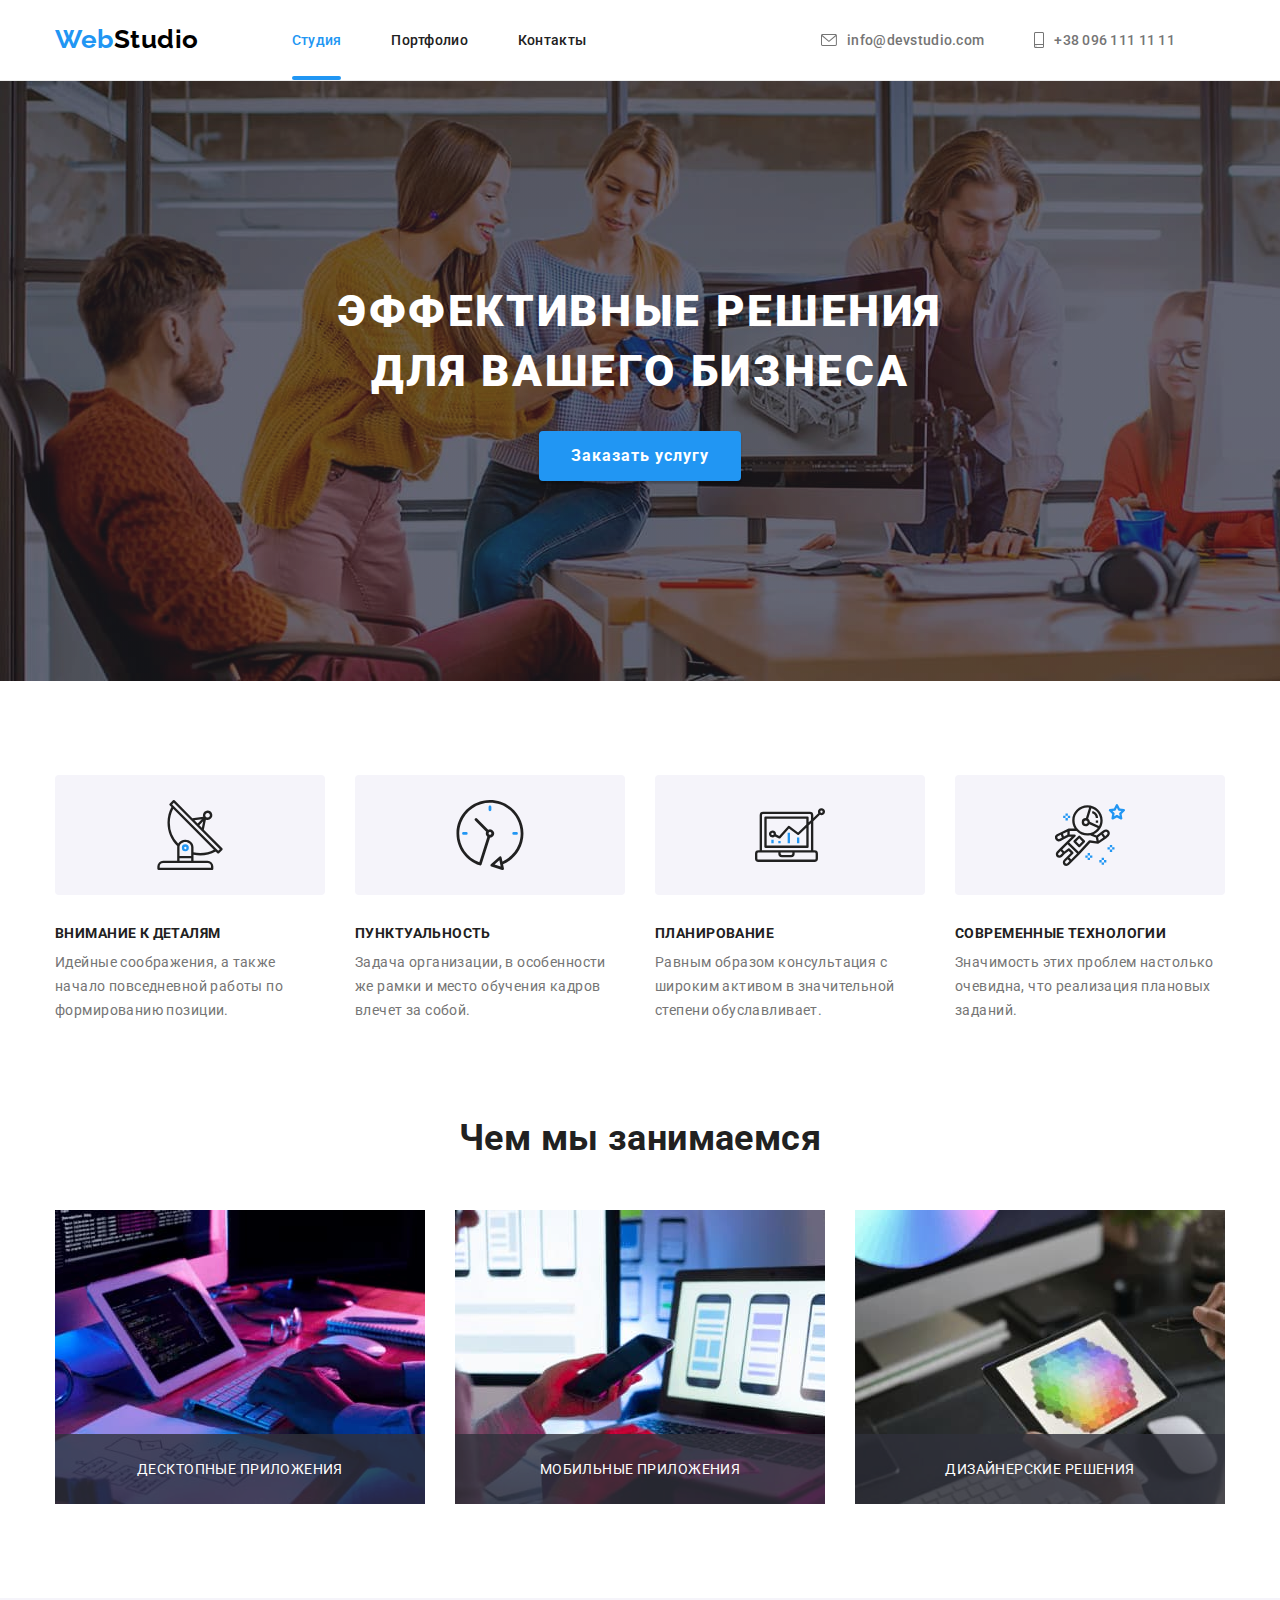
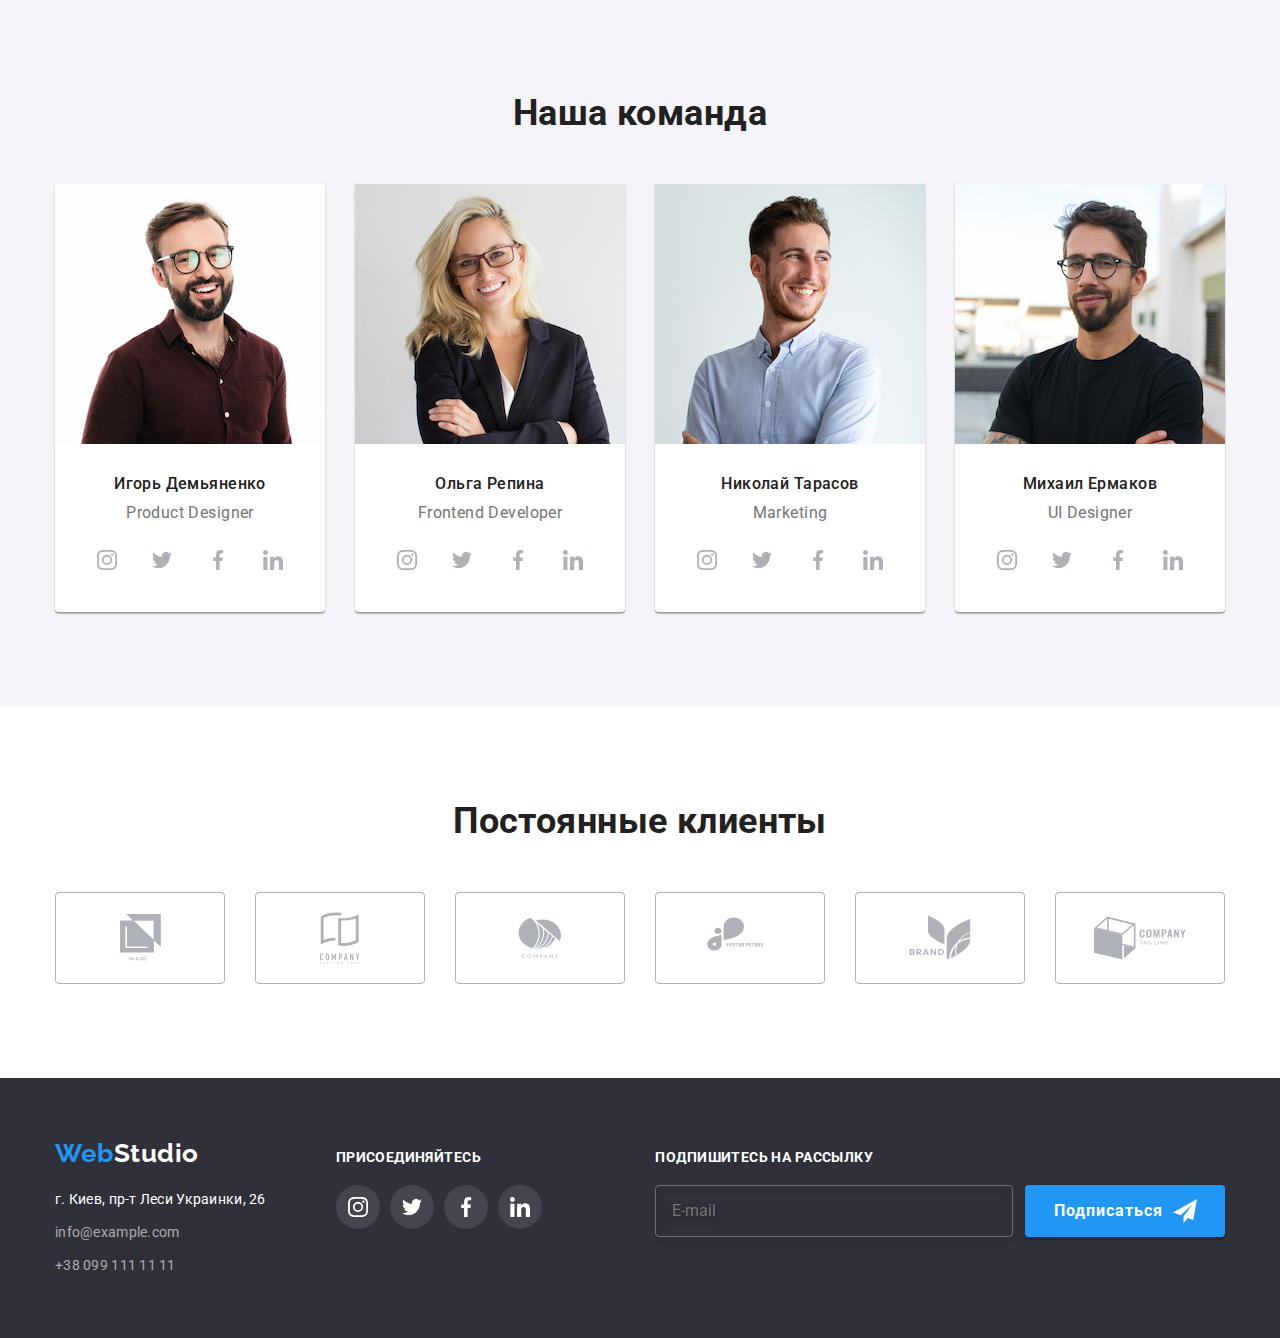
==== commit 05831a8c: "переделал форму в футере" ====
--- a/index.html
+++ b/index.html
@@ -76,71 +76,81 @@
                     Оставьте свои данные, мы вам перезвоним
                   </p>
                   <form class="frm-order" action="">
-                    <label class="lbl lbl-name"
-                      >Имя
-                      <svg class="lbl-icon icon-name" width="12" height="12">
-                        <use href="./images/icons.svg#icon-name"></use>
-                      </svg>
-                      <input
-                        class="order-input order-name"
-                        type="text"
-                        name="name"
-                        placeholder="Василий Лопаткин"
-                      />
-                    </label>
-
-                    <label class="lbl lbl-phone"
-                      >Телефон
-                      <svg class="lbl-icon icon-phone" width="13" height="13">
-                        <use href="./images/icons.svg#icon-phone"></use>
-                      </svg>
-                      <input
-                        class="order-input"
-                        type="tel"
-                        name="phone"
-                        placeholder="+38 067 503 44 64"
-                      />
-                    </label>
-
-                    <label class="lbl lbl-name"
-                      >Почта
-                      <svg class="lbl-icon icon-email" width="15" height="12">
-                        <use href="./images/icons.svg#icon-email"></use>
-                      </svg>
-                      <input
-                        class="order-input"
-                        type="email"
-                        name="email"
-                        placeholder="lvstv@gmail.com"
-                      />
-                    </label>
-
-                    <label
-                      >Комментарий
-                      <textarea
-                        class="order-input order-note"
-                        name="note"
-                        rows="5"
-                        placeholder="Введите текст"
-                      ></textarea>
-                    </label>
-
-                    <label class="lbl-chek">
-                      <input
-                        class="order-chek"
-                        type="checkbox"
-                        name="checkbox"
-                        value="yes"
-                      />
-                      Соглашаюсь с рассылкой и принимаю &nbsp;
-                      <a class="link link-contract" href="#" target="_blank"
-                        >Условия договора</a
-                      >
-                    </label>
-
-                    <button class="btn active btn-order-submit" type="submit">
-                      Отправить
-                    </button>
+                    <ul class="list">
+                      <li class="field-item">
+                        <label class="field-lbl" for="name">Имя</label>
+                        <div class="input-field">
+                          <input
+                            class="order-input"
+                            type="text"
+                            name="name"
+                            id="name"
+                          />
+                          <svg class="lbl-icon" width="12" height="12">
+                            <use href="./images/icons.svg#icon-name"></use>
+                          </svg>
+                        </div>
+                      </li>
+
+                      <li class="field-item">
+                        <label class="field-lbl" for="phone">Телефон</label>
+                        <div class="input-field">
+                          <input
+                            class="order-input"
+                            type="tel"
+                            name="phone"
+                            id="phone"
+                          />
+                          <svg class="lbl-icon" width="13" height="13">
+                            <use href="./images/icons.svg#icon-phone"></use>
+                          </svg>
+                        </div>
+                      </li>
+
+                      <li class="field-item">
+                        <label class="field-lbl" for="email">Почта</label>
+                        <div class="input-field">
+                          <input
+                            class="order-input"
+                            type="email"
+                            name="email"
+                            id="email"
+                          />
+                          <svg class="lbl-icon" width="15" height="12">
+                            <use href="./images/icons.svg#icon-email"></use>
+                          </svg>
+                        </div>
+                      </li>
+
+                      <li class="field-item">
+                        <label class="field-lbl"
+                          >Комментарий
+                          <textarea
+                            class="order-input order-note"
+                            name="note"
+                            rows="5"
+                            placeholder="Введите текст"
+                          ></textarea>
+                        </label>
+                      </li>
+                    </ul>
+                    <div class="frm-chek-send">
+                      <label class="lbl-chek">
+                        <input
+                          class="order-chek"
+                          type="checkbox"
+                          name="checkbox"
+                          value="yes"
+                        />
+                        Соглашаюсь с рассылкой и принимаю &nbsp;
+                        <a class="link link-contract" href="#" target="_blank"
+                          >Условия договора</a
+                        >
+                      </label>
+                      <button class="btn active btn-order-submit" type="submit">
+                        Отправить
+                      </button>
+                    </div>
                   </form>
                 </div>
               </div>
@@ -536,7 +546,7 @@
         </div>
 
         <div>
-          <p class="text">Присоединяйтесь</p>
+          <p class="text text-appeal">Присоединяйтесь</p>
           <ul class="list footer-social-list">
             <li class="social-list-item">
               <a class="link social-link footer-social-link" href="#"
@@ -569,13 +579,16 @@
         </div>
 
         <div class="subscribe-box">
-          <p class="text subscribe-text">Подпишитесь на рассылку</p>
           <form class="frm-subscribe" action="">
-            <label>
+            <label class="subscribe-lbl" for="email-subscribe"
+              >Подпишитесь на рассылку</label
+            >
+            <div class="frm-subscribe-field">
               <input
                 class="email-subscribe"
                 type="email"
                 name="email"
+                id="email-subscribe"
                 placeholder="E-mail"
               />
               <button class="btn active btn-subscribe" type="submit">
@@ -584,7 +597,7 @@
                   <use href="./images/icons.svg#icon-send"></use>
                 </svg>
               </button>
-            </label>
+            </div>
           </form>
         </div>
       </div>
--- a/css/styles.css
+++ b/css/styles.css
@@ -344,7 +344,7 @@
 }
 
 /* заголовок списка соц. сетей */
-.footer-social .text {
+.text-appeal {
   margin-bottom: 20px;
   font-size: 14px;
   line-height: 1.143;
@@ -374,23 +374,35 @@
 
 /* блок для формы подписки */
 .subscribe-box {
+  display: flex;
   margin-left: auto;
 }
 
-/* название формы */
-.subscribe-text {
-  margin-bottom: 20px;
+.frm-subscribe-field {
+  margin-top: 20px;
+  display: flex;
+}
+
+/* призыв подписаться */
+.subscribe-lbl {
   font-weight: var(--font-weight-bold);
   text-transform: uppercase;
+  /* расширил действие ховера на линию зазора */
+  padding-bottom: 20px;
+}
+
+.subscribe-lbl:hover,
+.email-subscribe:hover {
+  cursor: pointer;
 }
 
 /* поле для ввода e-mail */
 .email-subscribe {
   width: 358px;
+  margin-right: 12px;
   padding: 15px 16px;
   font-size: 16px;
   line-height: 1.25;
-  margin-right: 12px;
   color: var(--text-color-transparent);
   background-color: transparent;
   border: 1px solid rgba(255, 255, 255, 0.3);
@@ -399,13 +411,13 @@
 }
 
 /* кнопка оптавки e-mail */
-.active.btn-subscribe {
-  display: inline-flex;
+.btn-subscribe {
+  padding: 10px 28px 10px 29px;
+  display: flex;
   align-items: center;
-  justify-content: space-between;
-  padding: 10px 28px 10px 29px;
   box-shadow: none;
 }
+
 label,
 input,
 form {
@@ -418,20 +430,7 @@
   margin-left: 10px;
   fill: currentColor;
 }
-/* .btn-subscribe::after {
-  content: "";
-  position: absolute;
-  right: 28px;
-  width: 24px;
-  height: 24px;
-  background-color: red;
-} */
-
-/* ссылка на договор */
-.link-contract {
-  text-decoration: underline;
-  color: var(--accent-color);
-}
+
 /* index.html */
 /* герой */
 .hero-section {
@@ -574,7 +573,7 @@
   padding: 0 32px;
 }
 
-/* текст в форме заказа */
+/* текст-призыв в форме заказа */
 .text-modal {
   margin-bottom: 12px;
   text-align: center;
@@ -590,11 +589,14 @@
   letter-spacing: 0.01em;
 }
 
+/* интервал между полями форм */
+.field-item {
+  margin-bottom: 10px;
+}
+
 /* поле ввода в форме заказа */
 .order-input {
   width: 100%;
-  margin-top: 4px;
-  margin-bottom: 10px;
   padding: 12px 0 12px 42px;
   font-size: 16px;
   transition: border var(--transition-duration) var(--timing-function);
@@ -608,48 +610,42 @@
   border: 1px solid var(--accent-color);
 }
 
-.lbl-name {
+/* обертка для поля ввода и иконки */
+.input-field {
   position: relative;
-}
-
+  margin-top: 4px;
+}
+
+/* общий класс для иконок полей ввода формы */
 .lbl-icon {
   position: absolute;
-  bottom: 0;
+  top: 50%;
   left: 15px;
-  transform: translateY(-10%);
+  /* left: 15px; */
+  transform: translateY(-50%);
   fill: currentColor;
 }
 
-.icon-name {
-  width: 12px;
-  height: 12px;
-}
-
-.icon-phone {
-  width: 13px;
-  height: 13px;
-}
-
-.icon-email {
-  width: 15px;
-  height: 12px;
-}
-
-.lbl:hover .lbl-icon,
-.lbl:focus .lbl-icon {
+/* покраска иконок при фокусе и наведении */
+.order-input:hover + .lbl-icon,
+.order-input:focus + .lbl-icon {
   fill: var(--accent-color);
-}
-
-.lbl-phone {
-  position: relative;
 }
 
 /* примечание в форме заказа */
 .order-note {
-  margin-bottom: 20px;
-  /* height: 120px; */
+  margin-top: 4px;
   padding: 12px 16px;
   resize: none;
+}
+
+.order-note::placeholder {
+  color: rgba(117, 117, 117, 0.5);
+}
+
+/* обертка: чекбокс + кнопка отправки */
+.frm-chek-send {
+  margin-top: 20px;
 }
 
 .lbl-chek {
@@ -678,6 +674,12 @@
   background-color: var(--accent-color);
 }
 
+/* ссылка на договор */
+.link-contract {
+  text-decoration: underline;
+  color: var(--accent-color);
+}
+
 /* кнопка оптавки формы заказа */
 .btn-order-submit {
   display: block;
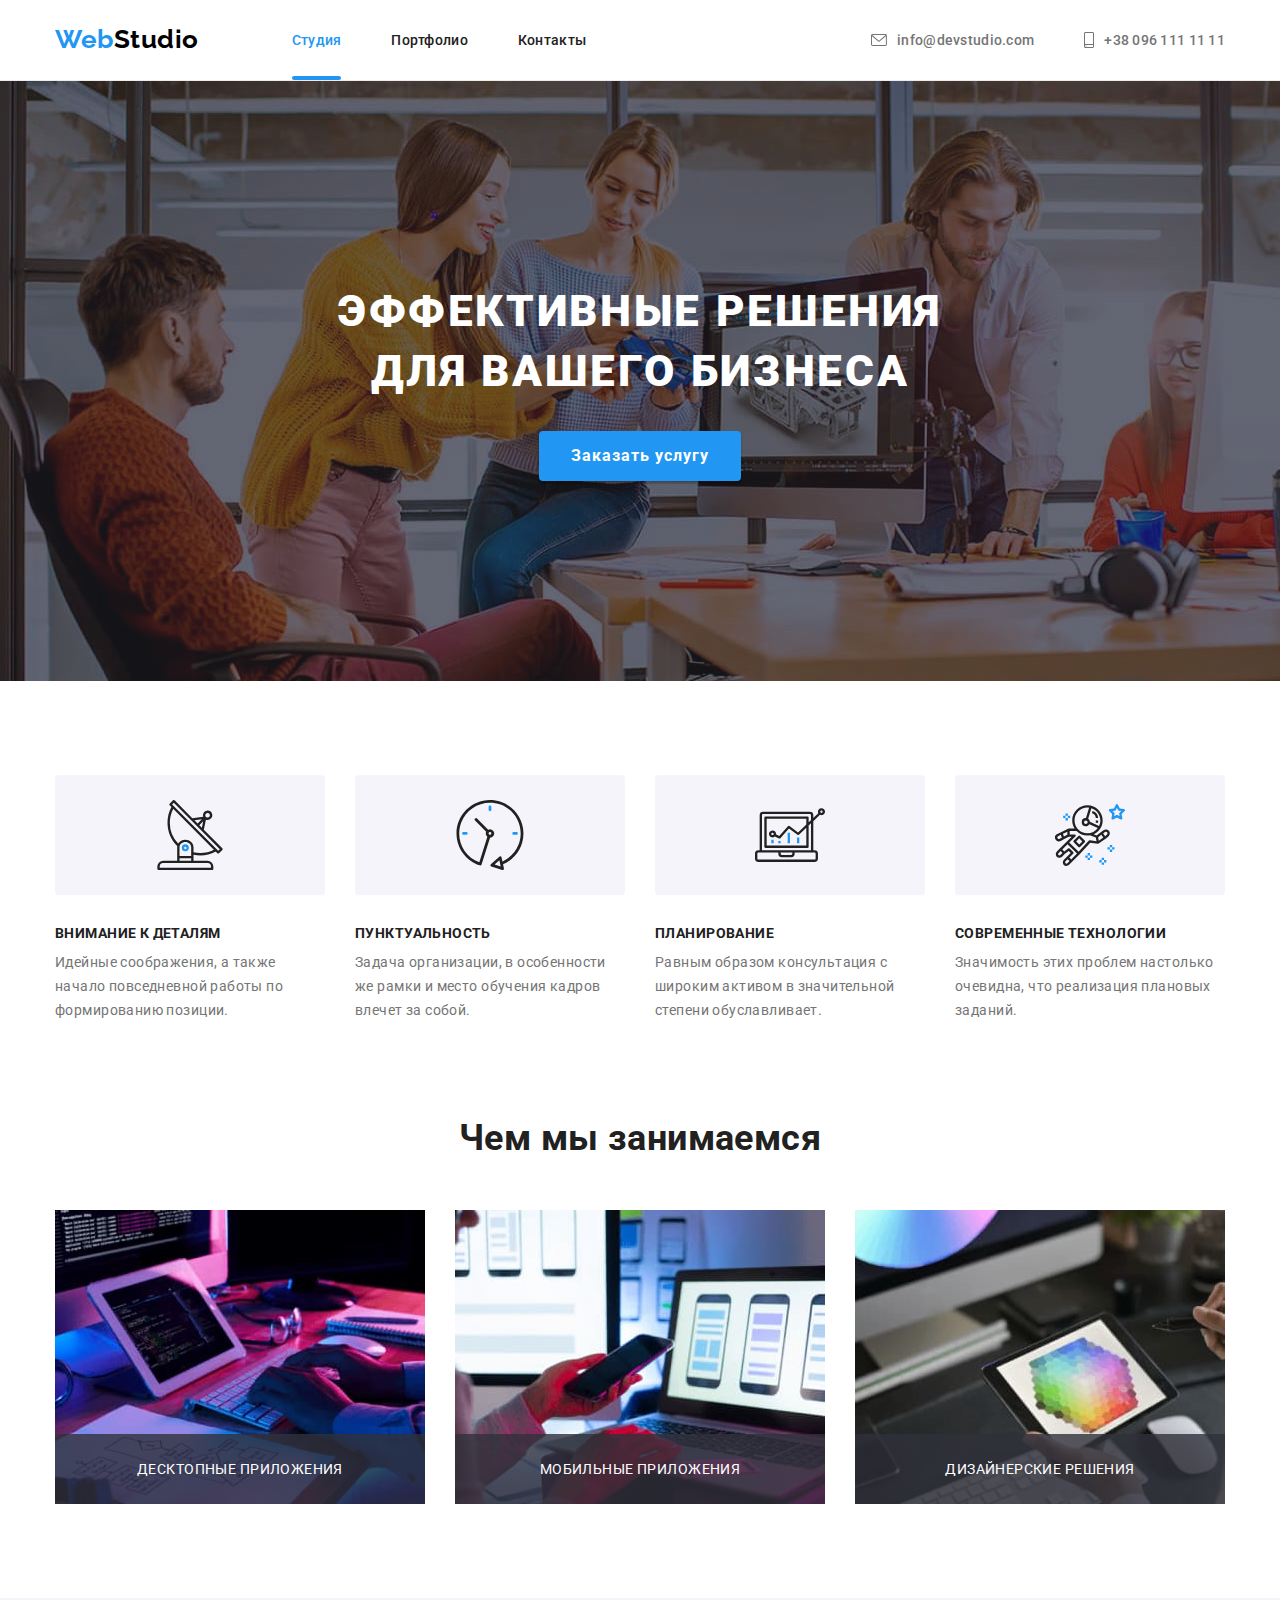
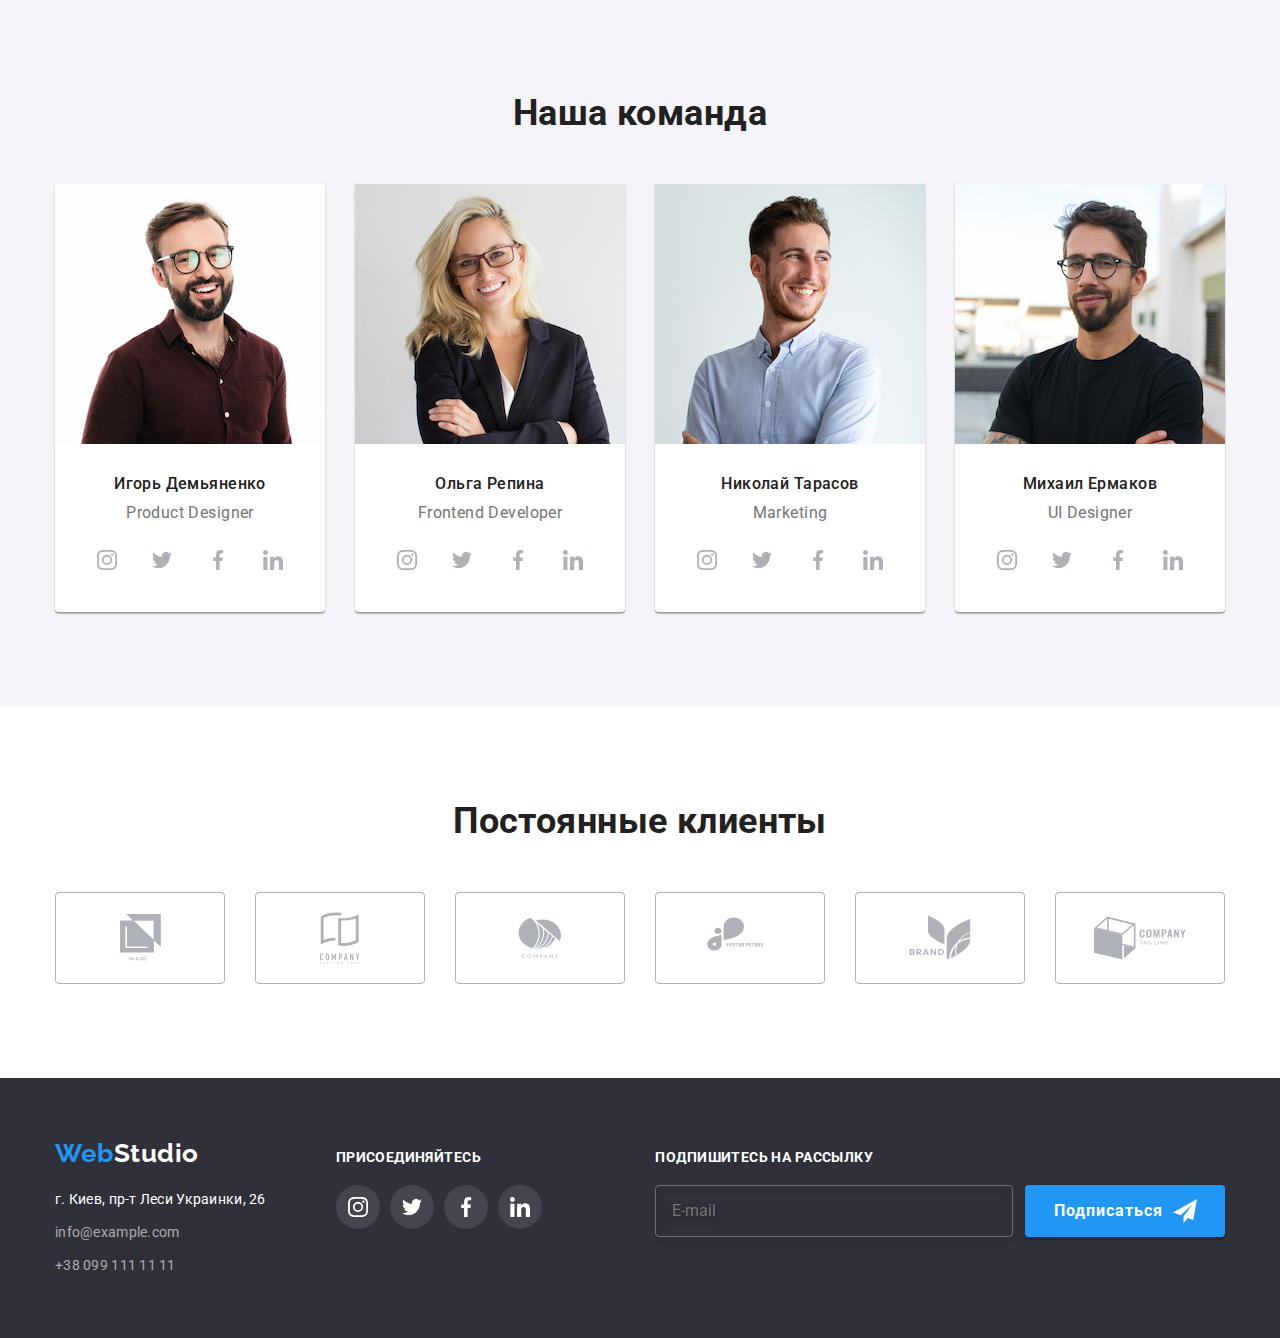
==== commit efbbff23: "лишняя лишка" ====
--- a/index.html
+++ b/index.html
@@ -51,7 +51,6 @@
               +38 096 111 11 11</a
             >
           </li>
-          <li></li>
         </ul>
       </div>
     </header>
@@ -64,97 +63,6 @@
             <button class="btn active btn-order" type="button" data-modal-open>
               Заказать услугу
             </button>
-            <div class="backdrop is-hidden" data-modal>
-              <div class="modal">
-                <button class="btn-modal-close" type="button" data-modal-close>
-                  <svg class="icon-close" width="11" height="11">
-                    <use href="./images/icons.svg#icon-close"></use>
-                  </svg>
-                </button>
-                <div class="order-box">
-                  <p class="text text-modal">
-                    Оставьте свои данные, мы вам перезвоним
-                  </p>
-                  <form class="frm-order" action="">
-                    <ul class="list">
-                      <li class="field-item">
-                        <label class="field-lbl" for="name">Имя</label>
-                        <div class="input-field">
-                          <input
-                            class="order-input"
-                            type="text"
-                            name="name"
-                            id="name"
-                          />
-                          <svg class="lbl-icon" width="12" height="12">
-                            <use href="./images/icons.svg#icon-name"></use>
-                          </svg>
-                        </div>
-                      </li>
-
-                      <li class="field-item">
-                        <label class="field-lbl" for="phone">Телефон</label>
-                        <div class="input-field">
-                          <input
-                            class="order-input"
-                            type="tel"
-                            name="phone"
-                            id="phone"
-                          />
-                          <svg class="lbl-icon" width="13" height="13">
-                            <use href="./images/icons.svg#icon-phone"></use>
-                          </svg>
-                        </div>
-                      </li>
-
-                      <li class="field-item">
-                        <label class="field-lbl" for="email">Почта</label>
-                        <div class="input-field">
-                          <input
-                            class="order-input"
-                            type="email"
-                            name="email"
-                            id="email"
-                          />
-                          <svg class="lbl-icon" width="15" height="12">
-                            <use href="./images/icons.svg#icon-email"></use>
-                          </svg>
-                        </div>
-                      </li>
-
-                      <li class="field-item">
-                        <label class="field-lbl"
-                          >Комментарий
-                          <textarea
-                            class="order-input order-note"
-                            name="note"
-                            rows="5"
-                            placeholder="Введите текст"
-                          ></textarea>
-                        </label>
-                      </li>
-                    </ul>
-                    <div class="frm-chek-send">
-                      <label class="lbl-chek">
-                        <input
-                          class="order-chek"
-                          type="checkbox"
-                          name="checkbox"
-                          value="yes"
-                        />
-                        Соглашаюсь с рассылкой и принимаю &nbsp;
-                        <a class="link link-contract" href="#" target="_blank"
-                          >Условия договора</a
-                        >
-                      </label>
-                      <button class="btn active btn-order-submit" type="submit">
-                        Отправить
-                      </button>
-                    </div>
-                  </form>
-                </div>
-              </div>
-            </div>
           </div>
         </div>
       </section>
@@ -579,7 +487,7 @@
         </div>
 
         <div class="subscribe-box">
-          <form class="frm-subscribe" action="">
+          <form class="frm-subscribe">
             <label class="subscribe-lbl" for="email-subscribe"
               >Подпишитесь на рассылку</label
             >
@@ -602,6 +510,73 @@
         </div>
       </div>
     </footer>
+    <!-- модальное окно -->
+    <div class="backdrop is-hidden" data-modal>
+      <div class="modal">
+        <button class="btn-modal-close" type="button" data-modal-close>
+          <svg class="icon-close" width="11" height="11">
+            <use href="./images/icons.svg#icon-close"></use>
+          </svg>
+        </button>
+        <div class="order-box">
+          <p class="text text-modal">Оставьте свои данные, мы вам перезвоним</p>
+          <form class="frm-order">
+            <label class="field-lbl"
+              >Имя
+              <input class="order-input" type="text" name="name" />
+              <svg class="lbl-icon" width="18" height="18">
+                <use href="./images/icons.svg#icon-person"></use>
+              </svg>
+            </label>
+
+            <label class="field-lbl"
+              >Телефон
+              <input class="order-input" type="tel" name="phone" />
+              <svg class="lbl-icon" width="18" height="18">
+                <use href="./images/icons.svg#icon-phone"></use>
+              </svg>
+            </label>
+
+            <label class="field-lbl"
+              >Почта
+              <input class="order-input" type="email" name="email" />
+              <svg class="lbl-icon" width="18" height="18">
+                <use href="./images/icons.svg#icon-email"></use>
+              </svg>
+            </label>
+            <label class="field-lbl note-field"
+              >Комментарий
+              <textarea
+                class="order-input order-note"
+                name="note"
+                rows="5"
+                placeholder="Введите текст"
+              ></textarea>
+            </label>
+
+            <div class="frm-chek-send">
+              <label class="lbl-chek">
+                <input
+                  class="order-chek"
+                  type="checkbox"
+                  name="checkbox"
+                  value="yes"
+                /><svg class="icon-check" width="16" height="15">
+                  <use href="./images/icons.svg#icon-check"></use>
+                </svg>
+                Соглашаюсь с рассылкой и принимаю &nbsp;
+                <a class="link link-contract" href="#" target="_blank"
+                  >Условия договора</a
+                ></label
+              >
+              <button class="btn active btn-order-submit" type="submit">
+                Отправить
+              </button>
+            </div>
+          </form>
+        </div>
+      </div>
+    </div>
     <!-- скрипты -->
     <script src="./js/modal.js"></script>
   </body>
--- a/css/styles.css
+++ b/css/styles.css
@@ -40,7 +40,7 @@
 }
 
 /* ! Убрать после окончания проекта */
-a,
+/* a,
 p,
 h1,
 h2,
@@ -50,8 +50,8 @@
 li,
 input,
 div {
-  /* outline: 1px solid red; */
-}
+  outline: 1px solid red;
+} */
 
 /* Исходные параметры для всего контента */
 body {
@@ -379,16 +379,15 @@
 }
 
 .frm-subscribe-field {
-  margin-top: 20px;
   display: flex;
 }
 
 /* призыв подписаться */
 .subscribe-lbl {
+  display: block;
+  margin-bottom: 20px;
   font-weight: var(--font-weight-bold);
   text-transform: uppercase;
-  /* расширил действие ховера на линию зазора */
-  padding-bottom: 20px;
 }
 
 .subscribe-lbl:hover,
@@ -476,7 +475,8 @@
   font-size: 16px;
   line-height: 1.875;
   letter-spacing: 0.06em;
-  transition-property: background-color, outline-color;
+  transition: background-color var(--transition-duration) var(--timing-function),
+    outline-color var(--transition-duration) var(--timing-function);
 }
 
 .active.btn-order:hover,
@@ -516,10 +516,9 @@
   width: 528px;
   top: 50%;
   left: 50%;
-  padding: 8px 8px 40px 8px;
-  transform: translate3d(-50%, -50%, 0) scale(1) rotate3d(0, 0, 0, 0);
-  transition: transform calc(1.5 * var(--transition-duration))
-    var(--timing-function);
+  padding: 40px;
+  transform: translate3d(-50%, -50%, 0) scale(1) rotate3d(0, 0, 0, 360deg);
+  transition: transform var(--transition-duration) var(--timing-function);
   color: var(--text-color);
   background-color: var(--background-prime-color);
   box-shadow: 0px 1px 3px rgba(0, 0, 0, 0.12), 0px 1px 1px rgba(0, 0, 0, 0.14),
@@ -540,13 +539,12 @@
 
 /* кнопка закрыть модальное окно */
 .btn-modal-close {
-  position: relative;
+  position: absolute;
+  top: 8px;
+  right: 8px;
   width: 30px;
   height: 30px;
-  display: block;
-  margin-left: auto;
   padding: 0;
-  margin-left: auto;
   border-radius: 50%;
   color: black;
   transition: color var(--transition-duration) var(--timing-function);
@@ -562,15 +560,8 @@
 
 .icon-close {
   position: absolute;
-  top: 50%;
-  left: 50%;
   transform: translate3d(-50%, -50%, 0);
   fill: currentColor;
-}
-
-/* блок для содержимого модального окна */
-.order-box {
-  padding: 0 32px;
 }
 
 /* текст-призыв в форме заказа */
@@ -589,41 +580,48 @@
   letter-spacing: 0.01em;
 }
 
-/* интервал между полями форм */
-.field-item {
+/* метка поля ввода */
+.field-lbl {
+  position: relative;
   margin-bottom: 10px;
+  display: block;
 }
 
 /* поле ввода в форме заказа */
 .order-input {
   width: 100%;
   padding: 12px 0 12px 42px;
+  margin-top: 4px;
   font-size: 16px;
   transition: border var(--transition-duration) var(--timing-function);
   border: 1px solid rgba(33, 33, 33, 0.2);
   border-radius: var(--border-radius);
 }
 
+/* курсор над полями ввода */
+
 .order-input:hover,
 .order-input:focus {
   cursor: pointer;
   border: 1px solid var(--accent-color);
 }
 
-/* обертка для поля ввода и иконки */
-.input-field {
-  position: relative;
-  margin-top: 4px;
+/* убираем цвет полей по умолчанию */
+.order-input:hover,
+.order-input:focus,
+.order-input:active,
+.order-input:-webkit-autofill {
+  box-shadow: 0 0 0 200px var(--background-prime-color) inset;
 }
 
 /* общий класс для иконок полей ввода формы */
 .lbl-icon {
   position: absolute;
-  top: 50%;
+  bottom: 4px;
   left: 15px;
-  /* left: 15px; */
   transform: translateY(-50%);
   fill: currentColor;
+  transition: fill var(--transition-duration) var(--timing-function);
 }
 
 /* покраска иконок при фокусе и наведении */
@@ -632,9 +630,12 @@
   fill: var(--accent-color);
 }
 
+.note-field {
+  margin-bottom: 20px;
+}
+
 /* примечание в форме заказа */
 .order-note {
-  margin-top: 4px;
   padding: 12px 16px;
   resize: none;
 }
@@ -643,11 +644,7 @@
   color: rgba(117, 117, 117, 0.5);
 }
 
-/* обертка: чекбокс + кнопка отправки */
-.frm-chek-send {
-  margin-top: 20px;
-}
-
+/* оформление метки чекбокса */
 .lbl-chek {
   display: flex;
   justify-content: center;
@@ -657,20 +654,30 @@
   letter-spacing: 0.03em;
 }
 
-.lbl-chek::before {
-  position: absolute;
-  content: "";
-  left: 53px;
-  display: inline-block;
-  width: 16px;
-  height: 15px;
-  border: 1px solid red;
-}
-
+/* прячем дефолтный чекбокс */
 .order-chek {
-  width: 16px;
-  height: 15px;
+  appearance: none;
+}
+
+/* кастомный чекбокс */
+.icon-check {
   margin-right: 8.38px;
+  border-radius: 2px;
+  fill: var(--background-prime-color);
+  border: 1px solid rgba(33, 33, 33, 0.2);
+  background-origin: border-box;
+  transition: background-color var(--transition-duration) var(--timing-function),
+    border var(--transition-duration) var(--timing-function);
+}
+
+/* фокус и ховер на чекбокс */
+.order-chek:hover + .icon-check,
+.order-chek:focus + .icon-check {
+  border-color: var(--accent-color);
+}
+
+/* состояние checked  */
+.order-chek:checked + .icon-check {
   background-color: var(--accent-color);
 }
 
@@ -909,7 +916,7 @@
   background-color: var(--background-overlay-op);
 }
 
-/* трансыормация оверлея при активации */
+/* трансформация оверлея при активации */
 .project-link:hover .overlay-text,
 .project-link:focus .overlay-text {
   transform: translate3d(0, -100%, 0);
